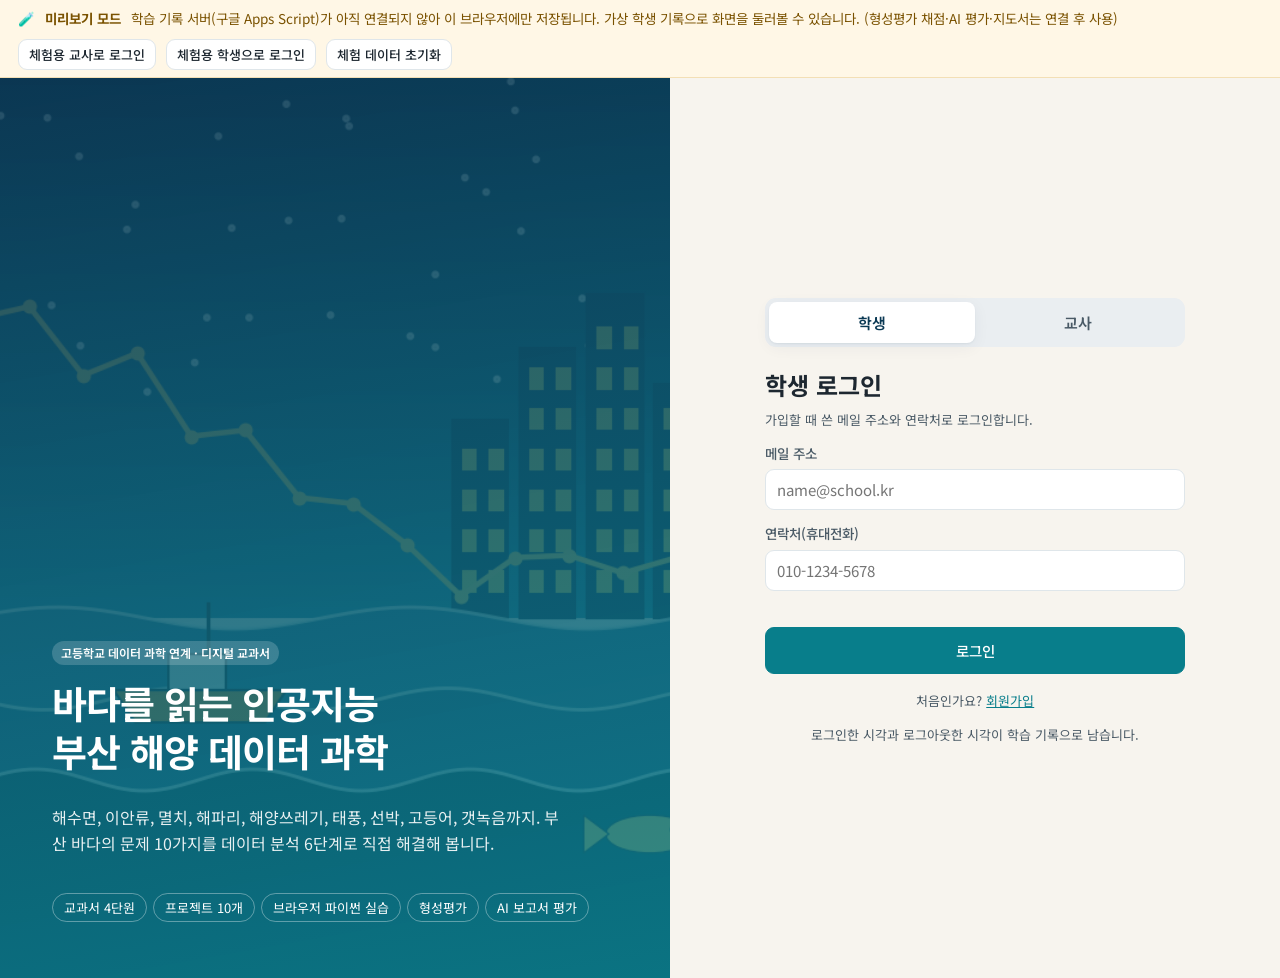
==== index.html @ ac063c18 "GitHub Pages판 디지털 교과서 웹앱 - 정적 웹앱(교과서·실습실·형성평가·자료실·보고서·교사 대시보드) - 학습 기록은 구글 Apps Script(구글 시트·드라이브)에 " ====
<!DOCTYPE html>
<html lang="ko">
<head>
<meta charset="utf-8">
<meta name="viewport" content="width=device-width, initial-scale=1">
<title>바다를 읽는 인공지능 · 디지털 교과서</title>
<link rel="preconnect" href="https://fonts.googleapis.com">
<link rel="stylesheet" href="https://fonts.googleapis.com/css2?family=Noto+Sans+KR:wght@400;500;700;900&family=JetBrains+Mono:wght@400;600&display=swap">
<link rel="icon" href="data:image/svg+xml,%3Csvg xmlns=%22http://www.w3.org/2000/svg%22 viewBox=%220 0 100 100%22%3E%3Ctext y=%22.9em%22 font-size=%2290%22%3E🌊%3C/text%3E%3C/svg%3E">
<link rel="stylesheet" href="app.css">
<script>window.APP_MODE = window.APP_MODE || "server";</script>
<script src="config.js"></script>
<script>window.APP_MODE = (window.BADA_CONFIG && window.BADA_CONFIG.apiUrl) ? "gas" : "demo";</script>
</head>
<body>
<div id="app"><div class="boot">디지털 교과서를 불러오는 중…</div></div>
<div id="toast" role="status" aria-live="polite"></div>
<div id="modal" class="modal" hidden><div class="modal-card" role="dialog" aria-modal="true"><div id="modal-body"></div></div></div>
<script src="vendor/chart.umd.min.js"></script>
<script src="js/core.js"></script>
<script src="js/local.js"></script>
<script src="js/gas.js"></script>
<script src="js/book.js"></script>
<script src="js/lab.js"></script>
<script src="js/student.js"></script>
<script src="js/teacher.js"></script>
<script>App.start();</script>
</body>
</html>
---- app.css ----
:root{
  --navy:#0b3954; --navy2:#12506f; --teal:#087e8b; --teal2:#0fa3b1; --sky:#e6f4f6; --sand:#f7f4ee; --coral:#e8594f; --amber:#f2a541; --green:#3c9d6b;
  --ink:#1d2730; --ink2:#4a5a66; --line:#dfe6ea; --card:#fff; --radius:12px; --shadow:0 1px 2px rgba(11,57,84,.06),0 4px 16px rgba(11,57,84,.06);
  --font:"Noto Sans KR",system-ui,-apple-system,"Apple SD Gothic Neo","Malgun Gothic",sans-serif; --mono:"JetBrains Mono",ui-monospace,Consolas,monospace;
}
*{box-sizing:border-box}
html,body{margin:0;background:var(--sand);color:var(--ink);font-family:var(--font);font-size:16px;line-height:1.65}
a{color:var(--teal)}
button{font-family:inherit}
.boot{padding:40vh 0;text-align:center;color:var(--ink2)}
.hidden{display:none!important}
/* ---- buttons, inputs ---- */
.btn{display:inline-flex;align-items:center;gap:6px;border:1px solid var(--line);background:#fff;color:var(--ink);padding:8px 14px;border-radius:9px;font-size:14.5px;font-weight:500;cursor:pointer;text-decoration:none;white-space:nowrap}
.btn:hover{border-color:var(--teal);color:var(--teal)}
.btn.primary{background:var(--teal);border-color:var(--teal);color:#fff}
.btn.primary:hover{background:#066e79;color:#fff}
.btn.navy{background:var(--navy);border-color:var(--navy);color:#fff}
.btn.danger{color:var(--coral);border-color:#f3c7c3}
.btn.sm{padding:5px 10px;font-size:13px}
.btn:disabled{opacity:.5;cursor:not-allowed}
.btn.ai{background:linear-gradient(135deg,#6a4cc4,#087e8b);color:#fff;border:0}
input,select,textarea{font-family:inherit;font-size:15px;border:1px solid var(--line);border-radius:9px;padding:9px 11px;background:#fff;color:var(--ink);width:100%}
input:focus,select:focus,textarea:focus{outline:2px solid rgba(8,126,139,.25);border-color:var(--teal)}
label.f{display:block;font-size:13.5px;font-weight:500;color:var(--ink2);margin:12px 0 5px}
.row{display:flex;gap:10px;align-items:center;flex-wrap:wrap}
.spacer{flex:1}
.muted{color:var(--ink2)} .small{font-size:13px}
.pill{display:inline-block;padding:2px 9px;border-radius:99px;font-size:12px;font-weight:600;background:var(--sky);color:var(--navy2)}
.pill.ok{background:#e1f3e9;color:#1f7a4b} .pill.warn{background:#fdf0dc;color:#9a5b00} .pill.bad{background:#fde5e3;color:#b23a31} .pill.gray{background:#eef1f3;color:#6b7680}
.dot{display:inline-block;width:8px;height:8px;border-radius:50%;background:#c4ccd2;margin-right:5px}.dot.on{background:#2fb36b;box-shadow:0 0 0 3px rgba(47,179,107,.18)}
/* ---- layout ---- */
.topbar{position:sticky;top:0;z-index:20;background:var(--navy);color:#fff;display:flex;align-items:center;gap:6px;padding:0 18px;height:58px;box-shadow:0 2px 10px rgba(0,0,0,.12)}
.brand{display:flex;align-items:center;gap:10px;font-weight:900;letter-spacing:-.3px;margin-right:14px;color:#fff;text-decoration:none;white-space:nowrap}
.brand .logo{width:30px;height:30px;border-radius:8px;background:linear-gradient(160deg,#0fa3b1,#0b3954);display:grid;place-items:center;font-size:17px;border:1px solid rgba(255,255,255,.25)}
.brand small{font-weight:500;opacity:.7;font-size:12px;display:block;line-height:1}
.nav{display:flex;gap:2px;overflow-x:auto;scrollbar-width:none}
.nav a{color:#cfe3ea;text-decoration:none;padding:8px 12px;border-radius:8px;font-size:14.5px;white-space:nowrap}
.nav a:hover{background:rgba(255,255,255,.08);color:#fff}
.nav a.on{background:rgba(255,255,255,.14);color:#fff;font-weight:700}
.who{display:flex;align-items:center;gap:10px;font-size:13.5px;white-space:nowrap;color:#d8e8ee}
.who b{color:#fff}.who .role{font-size:11.5px;padding:1px 7px;border-radius:99px;background:rgba(255,255,255,.16)}
.who .btn{background:transparent;color:#fff;border-color:rgba(255,255,255,.3);padding:5px 10px;font-size:13px}
.demo-bar{background:#fff7e6;border-bottom:1px solid #f3dfb5;color:#7a5200;font-size:13.5px;padding:7px 18px;display:flex;gap:10px;align-items:center;flex-wrap:wrap}
.page{max-width:1240px;margin:0 auto;padding:26px 22px 80px}
.page.wide{max-width:1500px}
h1.title{font-size:26px;margin:0 0 6px;letter-spacing:-.5px}
.sub{color:var(--ink2);margin:0 0 22px}
.card{background:var(--card);border:1px solid var(--line);border-radius:var(--radius);box-shadow:var(--shadow);padding:20px}
.card h3{margin:0 0 12px;font-size:17px}
.grid{display:grid;gap:16px}
.g2{grid-template-columns:repeat(auto-fit,minmax(320px,1fr))} .g3{grid-template-columns:repeat(auto-fit,minmax(260px,1fr))} .g4{grid-template-columns:repeat(auto-fit,minmax(190px,1fr))}
.stat{padding:16px 18px}.stat .k{font-size:13px;color:var(--ink2)}.stat .v{font-size:28px;font-weight:900;letter-spacing:-.5px;color:var(--navy)}.stat .v small{font-size:14px;font-weight:500;color:var(--ink2);margin-left:3px}
/* ---- auth ---- */
.auth{min-height:100vh;display:grid;grid-template-columns:1.1fr 1fr}
.auth-hero{background:linear-gradient(170deg,rgba(11,57,84,.88),rgba(8,126,139,.82)),url(fig/cover.png) center/cover;color:#fff;padding:56px 52px;display:flex;flex-direction:column;justify-content:flex-end}
.auth-hero h1{font-size:38px;line-height:1.25;margin:0 0 14px;letter-spacing:-1px}
.auth-hero p{opacity:.9;max-width:520px}
.auth-hero .chips{display:flex;flex-wrap:wrap;gap:6px;margin-top:20px}
.auth-hero .chips span{border:1px solid rgba(255,255,255,.35);border-radius:99px;padding:3px 11px;font-size:13px}
.auth-panel{display:flex;align-items:center;justify-content:center;padding:40px 24px}
.auth-box{width:100%;max-width:420px}
.tabs{display:flex;background:#eaeef1;border-radius:11px;padding:4px;margin-bottom:18px}
.tabs button{flex:1;border:0;background:transparent;padding:10px;border-radius:8px;font-size:15px;font-weight:600;color:var(--ink2);cursor:pointer}
.tabs button.on{background:#fff;color:var(--navy);box-shadow:var(--shadow)}
.err{color:var(--coral);font-size:14px;min-height:20px;margin-top:10px}
.consent{font-size:13px;color:var(--ink2);background:#f3f6f8;border-radius:9px;padding:10px 12px;margin-top:14px}
.consent label{display:flex;gap:8px;align-items:flex-start;color:var(--ink);font-weight:500;margin-top:6px}
.consent input{width:auto;margin-top:5px}
/* ---- book ---- */
.book{display:grid;grid-template-columns:290px 1fr;gap:0;min-height:calc(100vh - 58px)}
.toc{background:#fff;border-right:1px solid var(--line);padding:16px 10px 60px;position:sticky;top:58px;height:calc(100vh - 58px);overflow:auto}
.toc .u{margin:10px 0 4px;padding:6px 10px;font-weight:800;color:var(--navy);font-size:14.5px}
.toc .u span{color:var(--teal);margin-right:5px}
.toc a{display:flex;gap:6px;align-items:baseline;padding:5px 10px 5px 14px;border-radius:7px;color:var(--ink);text-decoration:none;font-size:13.8px;line-height:1.45}
.toc a:hover{background:var(--sky)}
.toc a.on{background:var(--teal);color:#fff}
.toc a.proj{font-weight:600}
.toc a .ck{margin-left:auto;font-size:11px;color:var(--green)} .toc a.on .ck{color:#fff}
.reader{padding:28px 40px 90px;max-width:960px}
.crumb{font-size:13px;color:var(--ink2);margin-bottom:6px}
.reader h1{font-size:28px;letter-spacing:-.6px;margin:0 0 16px;color:var(--navy)}
.proj-head{display:flex;gap:18px;align-items:flex-end;background:linear-gradient(120deg,var(--navy),var(--teal));color:#fff;border-radius:16px;padding:22px 24px;margin-bottom:18px}
.proj-head h1{color:#fff;margin:0}
.proj-head .algo{display:inline-block;background:rgba(255,255,255,.18);border-radius:99px;padding:2px 10px;font-size:13px;margin-bottom:8px}
.steps{display:flex;gap:6px;flex-wrap:wrap;margin:0 0 20px;position:sticky;top:58px;background:var(--sand);padding:10px 0;z-index:5}
.steps button{border:1px solid var(--line);background:#fff;border-radius:99px;padding:7px 13px;font-size:13.5px;cursor:pointer;color:var(--ink2);display:flex;gap:6px;align-items:center}
.steps button b{display:inline-grid;place-items:center;width:20px;height:20px;border-radius:50%;background:#e8eef1;color:var(--navy);font-size:11.5px}
.steps button.on{border-color:var(--teal);color:var(--teal);font-weight:700}
.steps button.on b{background:var(--teal);color:#fff}
.steps button.done b{background:var(--green);color:#fff}
.content{font-size:16.3px}
.content h4{font-size:20px;color:var(--navy);margin:28px 0 10px}
.content p{margin:10px 0}
.content figure.fig{margin:22px 0;background:#fff;border:1px solid var(--line);border-radius:12px;padding:12px;text-align:center}
.content figure.fig img{max-width:100%;height:auto;border-radius:6px}
.content figcaption{font-size:13.5px;color:var(--ink2);margin-top:6px}
.content figcaption b{color:var(--teal);margin-right:4px}
.tbl{overflow-x:auto;margin:14px 0}
.content table{border-collapse:collapse;width:100%;font-size:14.5px;background:#fff}
.content th{background:#e9f2f4;color:var(--navy);font-weight:700;text-align:left}
.content th,.content td{border:1px solid #d6e0e5;padding:8px 10px;vertical-align:top}
.content pre.code{background:#0f2534;color:#e4eef3;border-radius:10px;padding:14px 16px;overflow:auto;font-family:var(--mono);font-size:13.5px;line-height:1.55;position:relative}
.content code{font-family:var(--mono);font-size:.92em;background:#eef3f5;padding:1px 5px;border-radius:4px}
.content pre code{background:none;padding:0}
.box{border-radius:12px;margin:18px 0;overflow:hidden;border:1px solid var(--line);background:#fff}
.box-h{padding:8px 14px;font-weight:800;font-size:14.5px;color:#fff;background:var(--navy2)}
.box-b{padding:6px 16px 10px}
.box-b p{margin:8px 0}
.box-goal .box-h{background:var(--teal)} .box-concept .box-h{background:#6a4cc4} .box-concept{border-color:#d9d0f3;background:#faf8ff}
.box-self .box-h{background:var(--coral)} .box-team .box-h{background:#d17a22} .box-more .box-h{background:#3e7cb1}
.box-data .box-h{background:#2c6e49} .box-data{background:#f4faf6} .box-world .box-h{background:var(--navy)} .box-world{background:#f5f9fb}
.box-check .box-h,.box-keyword .box-h,.box-quiz .box-h{background:#8a5a00} .box-plan .box-h{background:#7a8790} .box-unit .box-h{background:var(--teal)}
.box-env .box-h{background:#555} .box-comp .box-h{background:#6a4cc4}
.box textarea.note-input{border:0;border-top:1px dashed var(--line);border-radius:0;min-height:70px}
details.answer{background:#fffaf0;border:1px dashed #e6c88a;border-radius:9px;padding:6px 12px;margin:10px 0}
details.answer summary{cursor:pointer;color:#8a5a00;font-weight:600;font-size:14px}
textarea.form-cell{min-height:54px;border:1px dashed #c9d5db;background:#fbfdfe;font-size:14px}
.pager{display:flex;justify-content:space-between;gap:10px;margin-top:36px;padding-top:18px;border-top:1px solid var(--line)}
.next-actions{display:grid;grid-template-columns:repeat(auto-fit,minmax(200px,1fr));gap:12px;margin-top:26px}
.next-actions a{display:block;background:#fff;border:1px solid var(--line);border-radius:12px;padding:14px 16px;text-decoration:none;color:var(--ink)}
.next-actions a:hover{border-color:var(--teal)}
.next-actions b{display:block;color:var(--navy);margin-bottom:3px}
/* ---- project cards ---- */
.pcard{display:flex;flex-direction:column;overflow:hidden;padding:0}
.pcard .img{height:130px;background-size:cover;background-position:center;position:relative}
.pcard .img .tag{position:absolute;left:10px;top:10px;background:rgba(11,57,84,.85);color:#fff;font-size:12px;border-radius:6px;padding:2px 8px}
.pcard .body{padding:14px 16px;flex:1;display:flex;flex-direction:column;gap:6px}
.pcard .body b{font-size:15.5px}
.pcard .body .q{font-size:13.5px;color:var(--ink2)}
.pcard .prog{display:flex;gap:5px;flex-wrap:wrap;margin-top:auto;padding-top:6px}
.pcard .acts{display:flex;gap:6px;border-top:1px solid var(--line);padding:10px 12px;flex-wrap:wrap}
/* ---- lab ---- */
.lab-head{display:flex;gap:12px;align-items:center;flex-wrap:wrap;margin-bottom:16px}
.pystatus{font-size:13.5px;padding:6px 12px;border-radius:99px;background:#eef1f3;color:var(--ink2)}
.pystatus.ready{background:#e1f3e9;color:#1f7a4b}.pystatus.busy{background:#fdf0dc;color:#9a5b00}.pystatus.fail{background:#fde5e3;color:#b23a31}
.cell{background:#fff;border:1px solid var(--line);border-radius:12px;margin:14px 0;overflow:hidden}
.cell .ch{display:flex;gap:10px;align-items:center;padding:10px 14px;background:#f6f9fa;border-bottom:1px solid var(--line)}
.cell .ch .st{font-size:12px;font-weight:800;color:#fff;background:var(--teal);border-radius:6px;padding:2px 8px}
.cell .ch b{font-size:15px}
.cell .guide{padding:10px 14px 0;font-size:14.5px;color:var(--ink2)}
.cell .task{margin:8px 14px 0;font-size:14px;background:#fffaf0;border-left:3px solid var(--amber);padding:6px 10px;border-radius:4px}
.editor{display:block;width:calc(100% - 28px);margin:10px 14px;font-family:var(--mono);font-size:13.5px;line-height:1.55;background:#0f2534;color:#e4eef3;border:0;border-radius:9px;padding:12px 14px;resize:vertical;min-height:80px;white-space:pre;overflow:auto;tab-size:4}
.editor:focus{outline:2px solid var(--teal2)}
.cell .bar{display:flex;gap:8px;padding:0 14px 12px;align-items:center}
.out{margin:0 14px 14px;border-top:1px dashed var(--line);padding-top:10px;display:none}
.out.show{display:block}
.out pre{margin:0;font-family:var(--mono);font-size:13px;white-space:pre-wrap;word-break:break-all;color:#22313b;max-height:420px;overflow:auto}
.out pre.e{color:#b23a31;background:#fff4f3;border-radius:8px;padding:8px 10px}
.out img{max-width:100%;display:block;margin:8px 0;border:1px solid var(--line);border-radius:8px}
.out .df{overflow:auto;max-height:380px}.out .df table{border-collapse:collapse;font-size:12.5px}.out .df th,.out .df td{border:1px solid #e1e7ea;padding:3px 7px;text-align:right}.out .df th{background:#f1f6f8}
.hint{font-size:13px;background:#eef6f7;border-radius:8px;padding:7px 10px;color:var(--navy2);margin-top:8px}
/* ---- quiz ---- */
.qitem{background:#fff;border:1px solid var(--line);border-radius:12px;padding:16px 18px;margin:12px 0}
.qitem .qq{font-weight:700;margin-bottom:10px}
.qitem label{display:flex;gap:10px;align-items:flex-start;padding:8px 10px;border-radius:8px;cursor:pointer;border:1px solid transparent}
.qitem label:hover{background:#f4f8f9}
.qitem input{width:auto;margin-top:6px}
.qitem label.right{background:#e7f6ee;border-color:#a9dcbf}.qitem label.wrong{background:#fdecea;border-color:#f3bdb7}
.qitem .ex{margin-top:8px;font-size:14px;background:#f5f8fa;border-radius:8px;padding:8px 12px}
.score-big{font-size:46px;font-weight:900;color:var(--teal);letter-spacing:-1px}
/* ---- tables ---- */
table.t{border-collapse:collapse;width:100%;font-size:14px;background:#fff}
table.t th{background:#f1f5f7;color:var(--ink2);font-weight:600;font-size:13px;text-align:left;position:sticky;top:0}
table.t th,table.t td{border-bottom:1px solid var(--line);padding:9px 10px;vertical-align:middle}
table.t tr.click{cursor:pointer}table.t tr.click:hover td{background:#f6fafb}
table.t th.sort{cursor:pointer}
.twrap{overflow:auto;border:1px solid var(--line);border-radius:12px;background:#fff}
.heat{display:inline-grid;place-items:center;width:34px;height:26px;border-radius:6px;font-size:12px;font-weight:700}
/* ---- report / eval ---- */
.drop{border:2px dashed #b9cdd5;border-radius:12px;padding:26px;text-align:center;background:#fbfdfe;cursor:pointer}
.drop.over{border-color:var(--teal);background:var(--sky)}
.preview{white-space:pre-wrap;font-size:13.5px;max-height:360px;overflow:auto;background:#f7f9fa;border-radius:9px;padding:12px;border:1px solid var(--line)}
.eval-grid{display:grid;grid-template-columns:1fr 1fr;gap:16px}
.sbar{display:grid;grid-template-columns:170px 1fr 34px;gap:10px;align-items:center;margin:7px 0;font-size:14px}
.sbar .track{height:10px;background:#edf1f3;border-radius:99px;overflow:hidden}.sbar .track i{display:block;height:100%;background:linear-gradient(90deg,var(--teal2),var(--teal));border-radius:99px}
.sbar .ev{grid-column:1/-1;font-size:13px;color:var(--ink2);margin:-3px 0 4px}
.grade{font-size:44px;font-weight:900;color:var(--navy);line-height:1}
.seteuk{min-height:220px;font-size:15px;line-height:1.75}
.counter{font-size:12.5px;color:var(--ink2)}
.counter.over{color:var(--coral);font-weight:700}
ul.clean{margin:6px 0;padding-left:20px}ul.clean li{margin:3px 0}
/* ---- modal, toast ---- */
.modal{position:fixed;inset:0;background:rgba(11,30,44,.45);display:grid;place-items:center;z-index:100;padding:20px}
.modal[hidden]{display:none}
.modal-card{background:#fff;border-radius:14px;max-width:560px;width:100%;padding:22px 24px;box-shadow:0 20px 60px rgba(0,0,0,.25);max-height:86vh;overflow:auto}
#toast{position:fixed;bottom:24px;left:50%;transform:translateX(-50%) translateY(20px);background:#13283a;color:#fff;padding:11px 18px;border-radius:10px;font-size:14.5px;opacity:0;transition:.25s;z-index:120;pointer-events:none;max-width:90vw}
#toast.show{opacity:1;transform:translateX(-50%)}
.empty{padding:40px;text-align:center;color:var(--ink2)}
.spin{display:inline-block;width:14px;height:14px;border:2px solid currentColor;border-right-color:transparent;border-radius:50%;animation:sp .8s linear infinite;vertical-align:-2px}
@keyframes sp{to{transform:rotate(360deg)}}
.chartbox{position:relative;height:260px}
@media (max-width:900px){
  .auth{grid-template-columns:1fr}.auth-hero{min-height:280px;padding:32px 24px}.auth-hero h1{font-size:28px}
  .book{grid-template-columns:1fr}.toc{position:static;height:auto;max-height:300px;border-right:0;border-bottom:1px solid var(--line)}
  .reader{padding:20px 16px 80px}.eval-grid{grid-template-columns:1fr}.who .nm{display:none}.brand small{display:none}
  .sbar{grid-template-columns:120px 1fr 30px}
}
@media print{.topbar,.toc,.steps,.pager,.next-actions,.demo-bar{display:none!important}.book{display:block}}
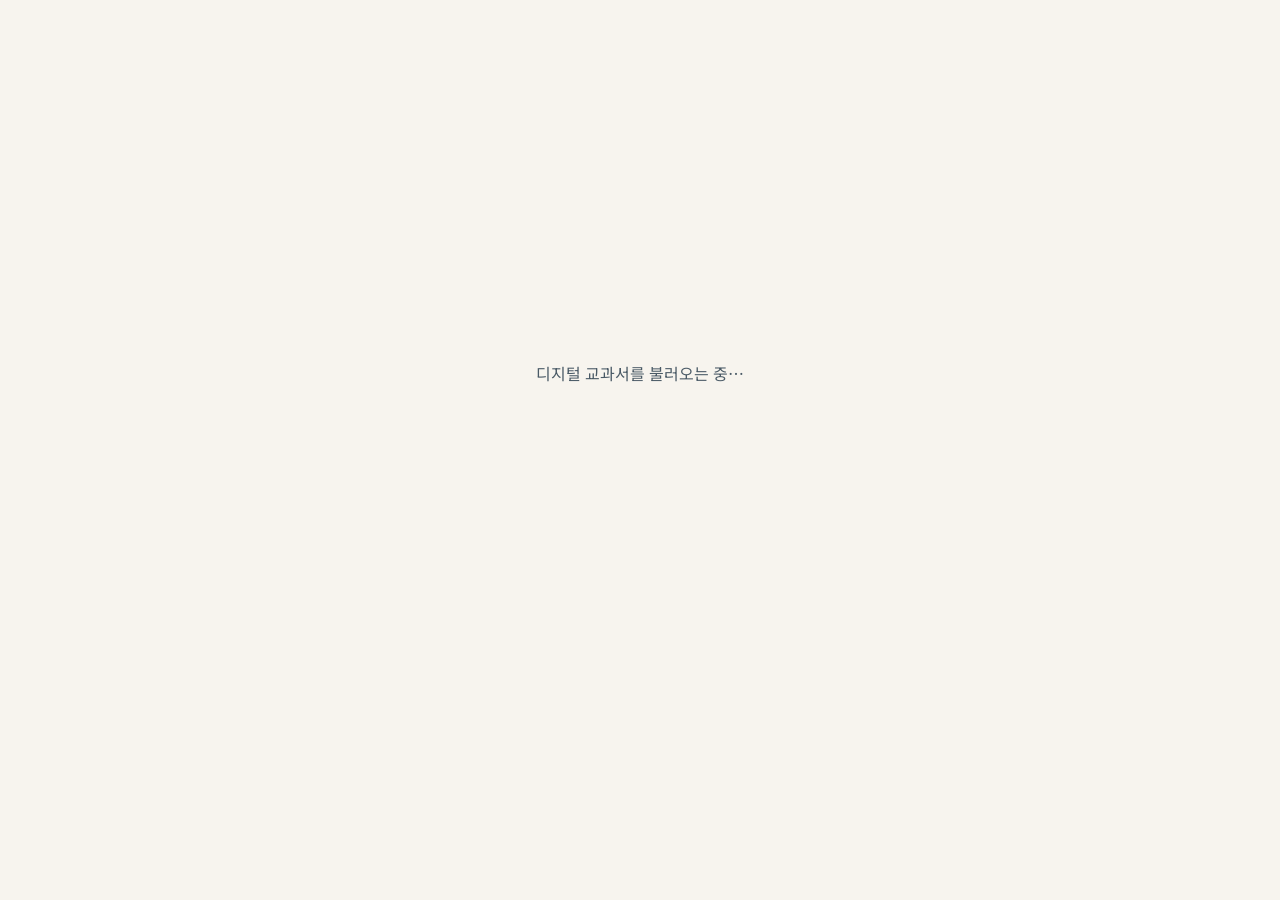
==== commit 97fc8cb9: "학생별 취약점 분석·다음 교육과정 추천 메뉴 추가 - 교사 학생 상세 화면을 [학습 현황] [취약점 분석] [다음 교육과정 추천] 탭으로 구성 - 진도·실습 수행·형성평가 문항별 " ====
--- a/index.html
+++ b/index.html
@@ -24,6 +24,7 @@
 <script src="js/lab.js"></script>
 <script src="js/student.js"></script>
 <script src="js/teacher.js"></script>
+<script src="js/insight.js"></script>
 <script>App.start();</script>
 </body>
 </html>
--- a/app.css
+++ b/app.css
@@ -25,7 +25,7 @@
 .row{display:flex;gap:10px;align-items:center;flex-wrap:wrap}
 .spacer{flex:1}
 .muted{color:var(--ink2)} .small{font-size:13px}
-.pill{display:inline-block;padding:2px 9px;border-radius:99px;font-size:12px;font-weight:600;background:var(--sky);color:var(--navy2)}
+.pill{display:inline-block;white-space:nowrap;padding:2px 9px;border-radius:99px;font-size:12px;font-weight:600;background:var(--sky);color:var(--navy2)}
 .pill.ok{background:#e1f3e9;color:#1f7a4b} .pill.warn{background:#fdf0dc;color:#9a5b00} .pill.bad{background:#fde5e3;color:#b23a31} .pill.gray{background:#eef1f3;color:#6b7680}
 .dot{display:inline-block;width:8px;height:8px;border-radius:50%;background:#c4ccd2;margin-right:5px}.dot.on{background:#2fb36b;box-shadow:0 0 0 3px rgba(47,179,107,.18)}
 /* ---- layout ---- */
@@ -175,6 +175,8 @@
 .sbar .track{height:10px;background:#edf1f3;border-radius:99px;overflow:hidden}.sbar .track i{display:block;height:100%;background:linear-gradient(90deg,var(--teal2),var(--teal));border-radius:99px}
 .sbar .ev{grid-column:1/-1;font-size:13px;color:var(--ink2);margin:-3px 0 4px}
 .grade{font-size:44px;font-weight:900;color:var(--navy);line-height:1}
+.caution{margin-top:16px;padding:12px 14px;border-radius:10px;background:#fff8e6;border:1px solid #f0d28a;color:#6b4a00;font-size:13.8px;line-height:1.7}
+.caution b{color:#7a4b00}
 .seteuk{min-height:220px;font-size:15px;line-height:1.75}
 .counter{font-size:12.5px;color:var(--ink2)}
 .counter.over{color:var(--coral);font-weight:700}
@@ -196,3 +198,24 @@
   .sbar{grid-template-columns:120px 1fr 30px}
 }
 @media print{.topbar,.toc,.steps,.pager,.next-actions,.demo-bar{display:none!important}.book{display:block}}
+.fb-list{margin-bottom:14px;border:1px solid #f0d28a;background:#fffbf0;border-radius:12px;padding:12px 14px}
+.fb-head{font-weight:800;color:#7a4b00;margin-bottom:6px}
+.fb-item{padding:8px 0;border-top:1px dashed #ecd9a8}.fb-item:first-of-type{border-top:0}
+.fb-item.new .fb-text{font-weight:600}
+.fb-text{white-space:pre-wrap;margin-top:3px;color:var(--ink)}
+.fb-alert{display:block;text-decoration:none;color:var(--ink);background:#fffbf0;border-color:#f0d28a}
+.feedback-card{border-color:#f0d28a;background:#fffdf6}
+
+.tabbar{display:flex;gap:6px;margin:16px 0 4px;border-bottom:1px solid var(--line);flex-wrap:wrap}
+.tabbar a{padding:9px 16px;border-radius:10px 10px 0 0;text-decoration:none;color:var(--ink2);font-weight:600;border:1px solid transparent;border-bottom:0;margin-bottom:-1px}
+.tabbar a.on{background:#fff;color:var(--navy);border-color:var(--line)}
+.tabbar a:hover{color:var(--teal)}
+#insbox{margin-top:16px}
+.lv{display:inline-block;padding:4px 14px;border-radius:99px;font-weight:900;font-size:17px;margin-left:6px}
+.lv-b{background:#fde5e3;color:#b23a31}.lv-m{background:#fdf0dc;color:#9a5b00}.lv-a{background:#e1f3e9;color:#1f7a4b}
+ol.path{list-style:none;padding:0;margin:0;counter-reset:p}
+ol.path li{display:flex;gap:12px;align-items:center;padding:12px 4px;border-bottom:1px dashed var(--line);counter-increment:p}
+ol.path li::before{content:counter(p);display:grid;place-items:center;min-width:28px;height:28px;border-radius:50%;background:var(--navy);color:#fff;font-weight:800;font-size:13px}
+ol.path li .pill{min-width:64px;text-align:center}
+ol.path .pt{flex:1;min-width:200px}
+.ai-ins{margin-top:12px;background:#f8f6ff;border:1px solid #e2dbf7;border-radius:10px;padding:12px 16px}
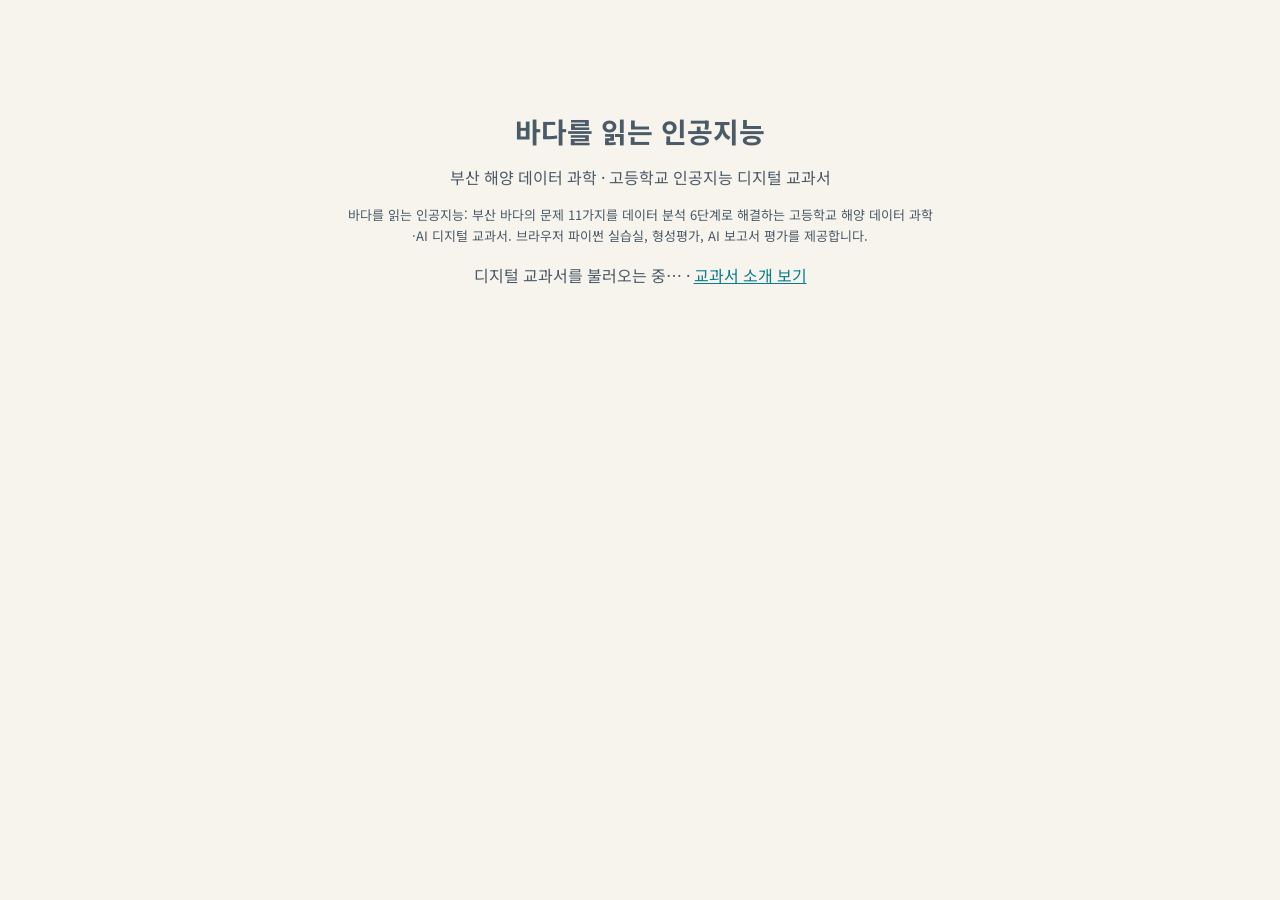
==== commit 43897dcc: "검색 노출: 메타 태그·구조화 데이터·소개 페이지·sitemap·공유 이미지 Co-Authored-By: Claude Opus 5.5 <noreply@anthropic.com> C" ====
--- a/index.html
+++ b/index.html
@@ -3,7 +3,18 @@
 <head>
 <meta charset="utf-8">
 <meta name="viewport" content="width=device-width, initial-scale=1">
-<title>바다를 읽는 인공지능 · 디지털 교과서</title>
+<title>바다를 읽는 인공지능 | 부산 해양 데이터 과학 AI 디지털 교과서</title>
+<meta name="description" content="바다를 읽는 인공지능: 부산 바다의 문제 11가지를 데이터 분석 6단계로 해결하는 고등학교 해양 데이터 과학·AI 디지털 교과서. 브라우저 파이썬 실습실, 형성평가, AI 보고서 평가를 제공합니다.">
+<meta name="keywords" content="바다를 읽는 인공지능, 부산 해양 데이터 과학, 해양 데이터, 인공지능 교과서, 데이터 과학, 디지털 교과서, 고등학교 AI, 머신러닝 실습, 파이썬, 부산 바다">
+<link rel="canonical" href="https://bunnyeolee.github.io/bada/">
+<meta name="robots" content="index,follow">
+<meta name="theme-color" content="#0b3954">
+<meta property="og:type" content="website"><meta property="og:locale" content="ko_KR"><meta property="og:site_name" content="바다를 읽는 인공지능">
+<meta property="og:title" content="바다를 읽는 인공지능 · 부산 해양 데이터 과학 디지털 교과서"><meta property="og:description" content="바다를 읽는 인공지능: 부산 바다의 문제 11가지를 데이터 분석 6단계로 해결하는 고등학교 해양 데이터 과학·AI 디지털 교과서. 브라우저 파이썬 실습실, 형성평가, AI 보고서 평가를 제공합니다.">
+<meta property="og:url" content="https://bunnyeolee.github.io/bada/"><meta property="og:image" content="https://bunnyeolee.github.io/bada/og.png"><meta property="og:image:width" content="1200"><meta property="og:image:height" content="630">
+<meta name="twitter:card" content="summary_large_image"><meta name="twitter:title" content="바다를 읽는 인공지능"><meta name="twitter:description" content="바다를 읽는 인공지능: 부산 바다의 문제 11가지를 데이터 분석 6단계로 해결하는 고등학교 해양 데이터 과학·AI 디지털 교과서. 브라우저 파이썬 실습실, 형성평가, AI 보고서 평가를 제공합니다."><meta name="twitter:image" content="https://bunnyeolee.github.io/bada/og.png">
+<script type="application/ld+json">{"@context": "https://schema.org", "@graph": [{"@type": "WebSite", "name": "바다를 읽는 인공지능", "alternateName": ["바다를 읽는 AI", "부산 해양 데이터 과학 디지털 교과서"], "url": "https://bunnyeolee.github.io/bada/", "inLanguage": "ko"}, {"@type": "Course", "name": "바다를 읽는 인공지능", "description": "바다를 읽는 인공지능: 부산 바다의 문제 11가지를 데이터 분석 6단계로 해결하는 고등학교 해양 데이터 과학·AI 디지털 교과서. 브라우저 파이썬 실습실, 형성평가, AI 보고서 평가를 제공합니다.", "url": "https://bunnyeolee.github.io/bada/", "inLanguage": "ko", "educationalLevel": "고등학교", "about": ["데이터 과학", "인공지능", "머신러닝", "해양 데이터"], "provider": {"@type": "Organization", "name": "바다를 읽는 인공지능", "url": "https://bunnyeolee.github.io/bada/"}, "hasCourseInstance": {"@type": "CourseInstance", "courseMode": "online", "courseWorkload": "PT34H"}, "offers": {"@type": "Offer", "price": "0", "priceCurrency": "KRW", "category": "Free"}}]}</script>
+
 <link rel="preconnect" href="https://fonts.googleapis.com">
 <link rel="stylesheet" href="https://fonts.googleapis.com/css2?family=Noto+Sans+KR:wght@400;500;700;900&family=JetBrains+Mono:wght@400;600&display=swap">
 <link rel="icon" href="data:image/svg+xml,%3Csvg xmlns=%22http://www.w3.org/2000/svg%22 viewBox=%220 0 100 100%22%3E%3Ctext y=%22.9em%22 font-size=%2290%22%3E🌊%3C/text%3E%3C/svg%3E">
@@ -13,7 +24,10 @@
 <script>window.APP_MODE = (window.BADA_CONFIG && window.BADA_CONFIG.apiUrl) ? "gas" : "demo";</script>
 </head>
 <body>
-<div id="app"><div class="boot">디지털 교과서를 불러오는 중…</div></div>
+<div id="app"><div class="boot" style="max-width:640px;margin:12vh auto;padding:0 20px;text-align:center">
+<h1 style="font-size:28px;margin:0 0 10px">바다를 읽는 인공지능</h1><p style="margin:0 0 6px">부산 해양 데이터 과학 · 고등학교 인공지능 디지털 교과서</p>
+<p class="small muted">바다를 읽는 인공지능: 부산 바다의 문제 11가지를 데이터 분석 6단계로 해결하는 고등학교 해양 데이터 과학·AI 디지털 교과서. 브라우저 파이썬 실습실, 형성평가, AI 보고서 평가를 제공합니다.</p><p>디지털 교과서를 불러오는 중… · <a href="intro.html">교과서 소개 보기</a></p>
+<noscript><p>이 디지털 교과서는 자바스크립트가 켜져 있어야 동작합니다. <a href="intro.html">교과서 소개</a>를 먼저 읽어 보세요.</p></noscript></div></div>
 <div id="toast" role="status" aria-live="polite"></div>
 <div id="modal" class="modal" hidden><div class="modal-card" role="dialog" aria-modal="true"><div id="modal-body"></div></div></div>
 <script src="vendor/chart.umd.min.js"></script>
--- a/app.css
+++ b/app.css
@@ -219,3 +219,6 @@
 ol.path li .pill{min-width:64px;text-align:center}
 ol.path .pt{flex:1;min-width:200px}
 .ai-ins{margin-top:12px;background:#f8f6ff;border:1px solid #e2dbf7;border-radius:10px;padding:12px 16px}
+
+.rp-act{margin-top:6px;display:flex;flex-wrap:wrap;gap:4px}
+.btn.danger[disabled]{opacity:.4;cursor:not-allowed}
